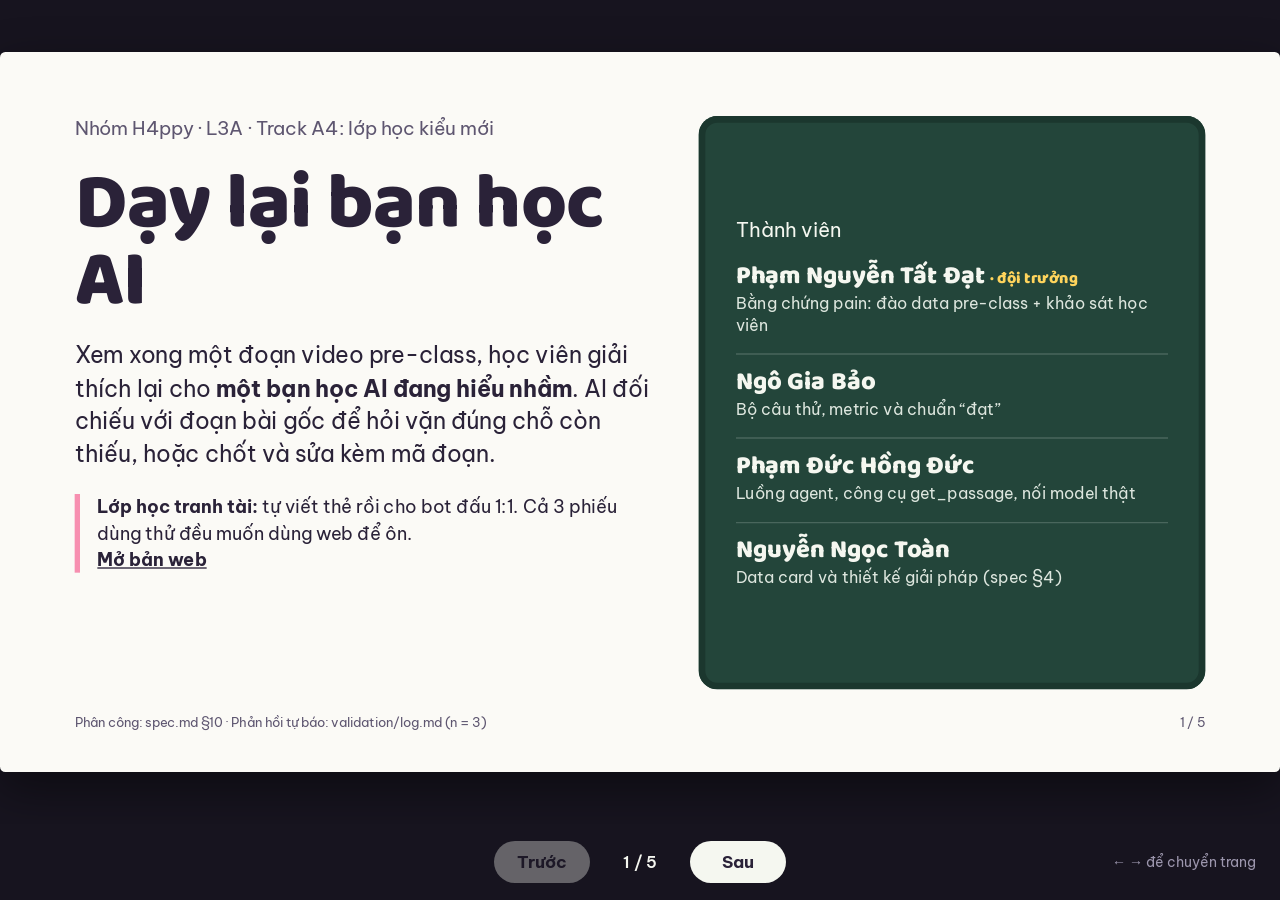
==== slides/demo-slides.html @ e68a4049 "docs: publish H4ppy checkpoint submission - Include the five-slide demo, shared video link and four " ====
<!DOCTYPE html>
<html lang="vi">
<head>
<meta charset="UTF-8">
<title>H4ppy · Dạy lại bạn học AI · demo CP4</title>
<link rel="preconnect" href="https://fonts.googleapis.com">
<link rel="preconnect" href="https://fonts.gstatic.com" crossorigin>
<link href="https://fonts.googleapis.com/css2?family=Baloo+2:wght@600;700;800&family=Be+Vietnam+Pro:wght@400;500;600;700&display=swap" rel="stylesheet">
<!--
  Trình chiếu 5 trang (thuyết trình 5 phút): mở file này trong trình duyệt, chuyển bằng nút hoặc phím ← →.
  Xuất PDF: in trang (Ctrl+P), bật in nền — mỗi slide một trang 16:9.
-->
<style>
  @page { size: 1920px 1080px; margin: 0; }
  :root {
    --board: #23453A;
    --board-deep: #1B372E;
    --chalk: #F5F7F0;
    --chalk-dim: #DDE6DE;
    --ink: #2A2238;
    --muted: #5E5670;
    --sakura: #F78FB0;
    --marker: #FFD45C;
    --paper: #FBFAF6;
  }
  * { box-sizing: border-box; }
  html, body { margin: 0; padding: 0; }
  body { font-family: "Be Vietnam Pro", system-ui, sans-serif; color: var(--ink); margin: 0; }

  .slide {
    width: 1920px; height: 1080px; position: relative; overflow: hidden;
    background: var(--paper);
    display: grid; grid-template-columns: minmax(0, 1fr) 760px; gap: 72px;
    padding: 96px 112px 124px;
    break-after: page;
  }
  .slide:last-child { break-after: auto; }

  /* Tiêu đề = một câu khẳng định */
  h1 {
    font-family: "Baloo 2", sans-serif; font-weight: 800; font-size: 76px; line-height: 1.04;
    margin: 0 0 36px; letter-spacing: -0.5px;
  }
  .lede { font-size: 34px; line-height: 1.45; margin: 0 0 30px; }
  .lede b { font-weight: 700; }
  ul.points { list-style: none; margin: 0; padding: 0; display: grid; gap: 18px; }
  ul.points li { font-size: 30px; line-height: 1.4; padding-left: 34px; position: relative; }
  ul.points li::before {
    content: ""; position: absolute; left: 0; top: 0.55em; width: 14px; height: 14px; border-radius: 50%;
    background: var(--sakura);
  }
  .quote {
    font-size: 29px; line-height: 1.45; margin: 34px 0 0; padding-left: 26px;
    border-left: 8px solid var(--sakura);
  }
  .quote cite { display: block; font-style: normal; font-size: 22px; color: var(--muted); margin-top: 8px; }
  code { font-family: inherit; font-weight: 600; }

  /* Bảng đen: nơi đặt bằng chứng chính */
  .board {
    background: var(--board); color: var(--chalk); border-radius: 28px;
    padding: 56px; display: flex; flex-direction: column; justify-content: center; gap: 28px;
    box-shadow: inset 0 0 0 10px var(--board-deep);
  }
  .board p { margin: 0; }
  .hero { font-family: "Baloo 2", sans-serif; font-weight: 800; line-height: 0.9; font-size: 210px; }
  .hero .mark { color: var(--marker); }
  .hero-cap { font-size: 30px; line-height: 1.35; }
  .stat { font-size: 27px; line-height: 1.42; color: var(--chalk-dim); border-top: 2px solid rgba(245,247,240,0.18); padding-top: 22px; }
  .stat b { color: var(--chalk); font-family: "Baloo 2", sans-serif; font-size: 38px; font-weight: 800; margin-right: 10px; }

  .src {
    position: absolute; left: 112px; right: 112px; bottom: 44px;
    font-size: 19px; color: var(--muted); display: flex; justify-content: space-between; gap: 40px;
  }
  .src span:last-child { white-space: nowrap; }

  /* Các bước có thứ tự thật (luồng phiên, ưu tiên tuần tới) mới đánh số */
  .flow { display: grid; gap: 22px; }
  .step { display: grid; grid-template-columns: 64px minmax(0, 1fr); gap: 22px; align-items: start; font-size: 29px; line-height: 1.38; }
  .step .n {
    font-family: "Baloo 2", sans-serif; font-weight: 800; font-size: 30px; width: 56px; height: 56px;
    border-radius: 50%; background: var(--sakura); color: var(--ink); display: grid; place-items: center;
  }
  .demo-line { font-size: 27px; line-height: 1.4; }
  .demo-line .who { font-family: "Baloo 2", sans-serif; font-weight: 700; color: var(--sakura); }
  .demo-line .tag {
    font-family: "Baloo 2", sans-serif; font-weight: 800; color: var(--board); background: var(--marker);
    border-radius: 10px; padding: 2px 12px; margin-right: 10px;
  }

  table.res { border-collapse: collapse; font-size: 28px; width: 100%; }
  table.res th, table.res td { text-align: left; padding: 16px 24px 16px 0; border-bottom: 2px solid #E5E1EC; vertical-align: top; }
  table.res th { font-size: 22px; color: var(--muted); font-weight: 600; }
  table.res td:nth-child(2), table.res td:nth-child(3) { white-space: nowrap; }
  table.res td.ok { font-weight: 700; }
  .pending { color: var(--muted); font-style: italic; }

  .cost-row { display: grid; grid-template-columns: 1fr 1fr; gap: 28px; }
  .cost { border-top: 2px solid rgba(245,247,240,0.18); padding-top: 20px; }
  .cost .v { font-family: "Baloo 2", sans-serif; font-size: 60px; font-weight: 800; line-height: 1; }
  .cost .l { font-size: 23px; margin-top: 8px !important; color: var(--chalk-dim); line-height: 1.35; }
  .verdict { margin-top: 40px; font-family: "Baloo 2", sans-serif; font-weight: 800; font-size: 46px; line-height: 1.15; }
  .verdict .mark { background: var(--marker); padding: 0 12px; border-radius: 10px; }


  /* ---------- Trình chiếu: slide 1920×1080 thu phóng vừa cửa sổ, không thanh cuộn ---------- */
  html, body { height: 100%; }
  body { background: #17141F; overflow: hidden; }
  .deck { position: fixed; inset: 0 0 76px 0; overflow: hidden; counter-reset: slide; }
  .slide { counter-increment: slide; }
  .deck .slide {
    position: absolute; left: 50%; top: 50%;
    transform: translate(-50%, -50%) scale(var(--s, 1));
    visibility: hidden; opacity: 0; border-radius: 8px; box-shadow: 0 24px 70px rgba(0, 0, 0, 0.45);
    transition: opacity 220ms cubic-bezier(0.23, 1, 0.32, 1), visibility 0s linear 220ms;
  }
  .deck .slide.on { visibility: visible; opacity: 1; transition: opacity 220ms cubic-bezier(0.23, 1, 0.32, 1); }
  .src::after { content: counter(slide) " / " var(--total, "5"); white-space: nowrap; }

  .nav {
    position: fixed; left: 0; right: 0; bottom: 0; height: 76px;
    display: flex; align-items: center; justify-content: center; gap: 18px;
    color: var(--chalk); font-family: "Be Vietnam Pro", sans-serif;
  }
  .nav button {
    font: 700 17px "Be Vietnam Pro", sans-serif; color: var(--ink); background: var(--chalk);
    border: 0; border-radius: 999px; padding: 10px 22px; cursor: pointer; min-width: 96px;
  }
  .nav button:disabled { opacity: 0.35; cursor: default; }
  .nav button:focus-visible { outline: 3px solid var(--sakura); outline-offset: 3px; }
  @media (hover: hover) and (pointer: fine) { .nav button:not(:disabled):hover { background: var(--sakura); } }
  .nav .count { font-weight: 600; font-variant-numeric: tabular-nums; min-width: 64px; text-align: center; }
  .nav .hint { position: absolute; right: 24px; font-size: 14px; color: #9C96AD; }
  @media (max-width: 600px) { .nav .hint { display: none; } }

  @media (prefers-reduced-motion: reduce) { .deck .slide, .deck .slide.on { transition: none; } }
  @media print {
    html, body { height: auto; }
    body { background: none; overflow: visible; print-color-adjust: exact; }
    .deck { position: static; inset: auto; overflow: visible; }
    .deck .slide { position: relative; left: auto; top: auto; transform: none; visibility: visible; opacity: 1;
      box-shadow: none; border-radius: 0; transition: none; break-after: page; }
    .deck .slide:last-child { break-after: auto; }
    .nav { display: none; }
  }

  /* Trang 1: giới thiệu app + thành viên */
  .intro-title { font-family: "Baloo 2", system-ui, sans-serif; font-weight: 800; font-size: 118px; line-height: 0.98; margin: 0 0 28px; letter-spacing: -1px; }
  .intro-meta { font-size: 28px; color: var(--muted); margin: 0 0 40px; }
  .app-line { font-size: 27px; line-height: 1.45; margin: 36px 0 0; padding-left: 26px; border-left: 8px solid var(--sakura); }
  .app-line a { color: var(--ink); font-weight: 700; }
  ul.members { list-style: none; margin: 0; padding: 0; display: grid; gap: 26px; }
  ul.members li { display: grid; gap: 4px; border-top: 2px solid rgba(245, 247, 240, 0.18); padding-top: 20px; }
  ul.members li:first-child { border-top: 0; padding-top: 0; }
  ul.members b { font-family: "Baloo 2", sans-serif; font-size: 38px; font-weight: 800; line-height: 1.1; }
  ul.members b .lead { color: var(--marker); }
  ul.members span { font-size: 24px; color: var(--chalk-dim); line-height: 1.35; }
</style>
</head>
<body>
<main class="deck">

<!-- 0 · Giới thiệu app + thành viên (~30s) -->
<section class="slide">
  <div>
    <p class="intro-meta">Nhóm H4ppy · L3A · Track A4: lớp học kiểu mới</p>
    <p class="intro-title">Dạy lại bạn học AI</p>
    <p class="lede">Xem xong một đoạn video pre-class, học viên giải thích lại cho <b>một bạn học AI đang hiểu nhầm</b>. AI đối chiếu với đoạn bài gốc để hỏi vặn đúng chỗ còn thiếu, hoặc chốt và sửa kèm mã đoạn.</p>
    <p class="app-line"><b>Lớp học tranh tài:</b> tự viết thẻ rồi cho bot đấu 1:1. Cả 3 phiếu dùng thử đều muốn dùng web để ôn.<br><a href="https://main.d1rt2vnqu05aoi.amplifyapp.com">Mở bản web</a></p>
  </div>
  <div class="board">
    <p class="hero-cap">Thành viên</p>
    <ul class="members">
      <li><b>Phạm Nguyễn Tất Đạt <span class="lead">· đội trưởng</span></b><span>Bằng chứng pain: đào data pre-class + khảo sát học viên</span></li>
      <li><b>Ngô Gia Bảo</b><span>Bộ câu thử, metric và chuẩn “đạt”</span></li>
      <li><b>Phạm Đức Hồng Đức</b><span>Luồng agent, công cụ get_passage, nối model thật</span></li>
      <li><b>Nguyễn Ngọc Toàn</b><span>Data card và thiết kế giải pháp (spec §4)</span></li>
    </ul>
  </div>
  <p class="src"><span>Phân công: spec.md §10 · Phản hồi tự báo: validation/log.md (n = 3)</span></p>
</section>

<!-- 1 · Người dùng &amp; pain (~55s) -->
<section class="slide">
  <div>
    <h1>Xem xong video tưởng đã hiểu, lên lab mới biết mình hiểu sai</h1>
    <p class="lede">Học viên L3 tự học video pre-class nhưng <b>không tự kiểm được</b> mình đã nắm bản chất chưa.</p>
    <ul class="points">
      <li>354/431 (82,1%) học viên mở video nhưng không nộp câu ôn nào</li>
      <li>2.099/2.153 (97,5%) câu hỏi xen giữa video bị bấm bỏ qua</li>
    </ul>
    <p class="quote">“Khi xem không có ví dụ thực tế đi kèm ngay nên lúc vào buổi thực hành bị quên, phải mở lại video tìm đúng đoạn cần xem.”<cite>Phiếu khảo sát S14, câu 10</cite></p>
  </div>
  <div class="board">
    <p class="hero"><span class="mark">14</span>/20</p>
    <p class="hero-cap">học viên phải hỏi lại hoặc mở lại video ở buổi thực hành, mỗi lần mất khoảng 9 phút</p>
    <p class="stat"><b>≈ 680 giờ/tháng</b> thời gian hỏi và xem lại ước tính (302 người × 15 lần × 9 phút). Trợ giảng hỏi đáp có sẵn chưa giúp người tưởng mình đã hiểu.</p>
  </div>
  <p class="src"><span>Nguồn: data/preclass 05–25/11 (evidence/count.py) · khảo sát n = 20 học viên L3 (C8, C9) · spec.md §2</span></p>
</section>

<!-- 2 · Giải pháp + demo (~90s) -->
<section class="slide">
  <div>
    <h1>Học viên dạy lại cho một bạn học AI đang hiểu nhầm</h1>
    <div class="flow">
      <div class="step"><span class="n">1</span><span>Xem xong một đoạn, mở phiên: bạn học AI cố ý hiểu nhầm đúng <b>một</b> ý cốt lõi</span></div>
      <div class="step"><span class="n">2</span><span>Học viên giải thích bằng lời của mình; AI lấy <b>đoạn bài gốc</b> để đối chiếu, không dựa vào hiểu biết riêng của model</span></div>
      <div class="step"><span class="n">3</span><span>Thiếu hoặc sai thì <b>hỏi vặn</b> đúng chỗ đó, tối đa 2 lượt; đúng thì <b>chốt</b>; vẫn sai thì <b>sửa đúng</b> kèm mã đoạn để mở lại</span></div>
    </div>
    <p class="quote">Một workflow cố định, một quyết định của AI, một công cụ chỉ đọc <code>get_passage</code>: rẻ và đo được.</p>
  </div>
  <div class="board">
    <p class="hero-cap">Hai ca demo độc lập: B05 (khó) và B01 (thường)</p>
    <p class="demo-line"><span class="who">Bạn học AI:</span> Vậy là model tự nhớ cả cuộc trò chuyện với mình nhỉ?</p>
    <p class="demo-line"><span class="who">Học viên:</span> ừ đúng rồi</p>
    <p class="demo-line"><span class="tag">HỎI VẶN</span>Bạn có thể giải thích rõ hơn về vai trò của ứng dụng và mô hình trong việc xử lý lịch sử hội thoại không?</p>
    <p class="demo-line"><span class="who">Học viên:</span> Không phải đâu. Model chỉ nhận chữ vào rồi trả chữ ra, không tự nhớ gì giữa các lượt…</p>
    <p class="demo-line"><span class="tag">CHỐT</span>Ý mình nêu trước đó là một hiểu nhầm: «model tự nhớ cả cuộc trò chuyện». Nguồn: doan=chatbot_is_app_around_model</p>
  </div>
  <p class="src"><span>Trích hội thoại B05, B01 · eval/benchmark.csv · eval/run-1.csv · spec.md §4</span></p>
</section>

<!-- 3 · Đánh giá (~65s) -->
<section class="slide">
  <div>
    <h1>Lượt 2 qua 21/23; chưa kết luận đạt</h1>
    <table class="res">
      <thead><tr><th>Chuẩn chốt từ CP2</th><th>Lượt 1</th><th>Lượt 2*</th></tr></thead>
      <tbody>
        <tr><td>≥ 80% câu thử qua</td><td class="ok">20/23</td><td class="ok">21/23</td></tr>
        <tr><td>Từ chối đúng 100%</td><td>5/5</td><td>5/5</td></tr>
        <tr><td>Không xác nhận ý sai 100%</td><td>7/7</td><td>7/7</td></tr>
        <tr><td>Tối đa 2 lượt hỏi vặn 100%</td><td>2/2</td><td>2/2</td></tr>
        <tr><td>≥ 80% đúng sau phiên thật</td><td class="pending">Chưa đo</td><td class="pending">Chưa đo</td></tr>
      </tbody>
    </table>
  </div>
  <div class="board">
    <p class="hero"><span class="mark">23</span>/23</p>
    <p class="hero-cap">Lượt 7 chấm nháp. Bộ thử: 6 thường, 12 khó, 5 từ chối.</p>
    <p class="stat"><b>B19:</b> từ lượt 2, AI không còn khen học viên đã hiểu khi họ chỉ đoán. B09 và B22 qua ở lượt 7 theo chấm nháp.</p>
  </div>
  <p class="src"><span>* Chấm nháp · run-1@20261128-094231 → run-2@20261128-115432 · run-7@20261128-121425 · eval/report.md</span></p>
</section>

<!-- 4 · Chi phí &amp; kết luận (~60s) -->
<section class="slide">
  <div>
    <h1>Chi phí thấp, cần đo học thật</h1>
    <p class="lede">Ước tính <b>680 giờ/tháng</b> đang mất vì hỏi hoặc xem lại. Đây là quy mô vấn đề, chưa phải thời gian app đã tiết kiệm.</p>
    <p class="verdict"><span class="mark">Làm tiếp</span>, chưa kết luận đạt</p>
    <ul class="points">
      <li>Đo trước → sau: ≥5 phiên A4 với ≥3 học viên L3 ngoài nhóm, trên ≥3 đoạn bài.</li>
      <li>Kiểm lại cách chấm Bé Bot: 2/3 phiếu web báo chấm lệch so với thẻ.</li>
    </ul>
  </div>
  <div class="board">
    <p class="hero-cap">Chi phí / task thành công</p>
    <div class="cost-row">
      <div class="cost"><p class="v">$0,00066</p><p class="l">gemini-3.1-flash-lite</p></div>
      <div class="cost"><p class="v">$0,0038</p><p class="l">gemini-4-hydrogen</p></div>
    </div>
    <p class="stat"><b>Chi phí mỗi tháng</b><br>144 người: $1,16–$6,70<br>431 người: $3,48–$20,05<br>721 người: $5,82–$33,55</p>
  </div>
  <p class="src"><span>simulate-2@20261128-125144 · 50 phiên · tính theo 21/23 lượt 2 · cost/cost-estimate.md · validation/log.md</span></p>
</section>

</main>

<nav class="nav" aria-label="Chuyển trang">
  <button type="button" id="prev">Trước</button>
  <span class="count" id="count" aria-live="polite">1 / 5</span>
  <button type="button" id="next">Sau</button>
  <span class="hint">← → để chuyển trang</span>
</nav>

<script>
  const slides = [...document.querySelectorAll(".deck .slide")];
  document.documentElement.style.setProperty("--total", `"${slides.length}"`);
  const prev = document.getElementById("prev"), next = document.getElementById("next"), count = document.getElementById("count");
  let cur = 0;

  function fit() {
    const s = Math.min(window.innerWidth / 1920, (window.innerHeight - 76) / 1080);
    document.documentElement.style.setProperty("--s", String(s));
  }
  function show(n) {
    cur = Math.max(0, Math.min(slides.length - 1, n));
    slides.forEach((el, k) => {
      el.classList.toggle("on", k === cur);
      el.setAttribute("aria-hidden", String(k !== cur));
    });
    count.textContent = `${cur + 1} / ${slides.length}`;
    prev.disabled = cur === 0;
    next.disabled = cur === slides.length - 1;
    history.replaceState(null, "", `#${cur + 1}`);
  }
  prev.addEventListener("click", () => show(cur - 1));
  next.addEventListener("click", () => show(cur + 1));
  window.addEventListener("keydown", (e) => {
    if (["ArrowRight", "PageDown", " "].includes(e.key)) { e.preventDefault(); show(cur + 1); }
    else if (["ArrowLeft", "PageUp"].includes(e.key)) { e.preventDefault(); show(cur - 1); }
    else if (e.key === "Home") show(0);
    else if (e.key === "End") show(slides.length - 1);
  });
  window.addEventListener("resize", fit);
  window.addEventListener("hashchange", () => show((parseInt(location.hash.slice(1), 10) || 1) - 1));
  fit();
  show((parseInt(location.hash.slice(1), 10) || 1) - 1);
</script>
</body>
</html>
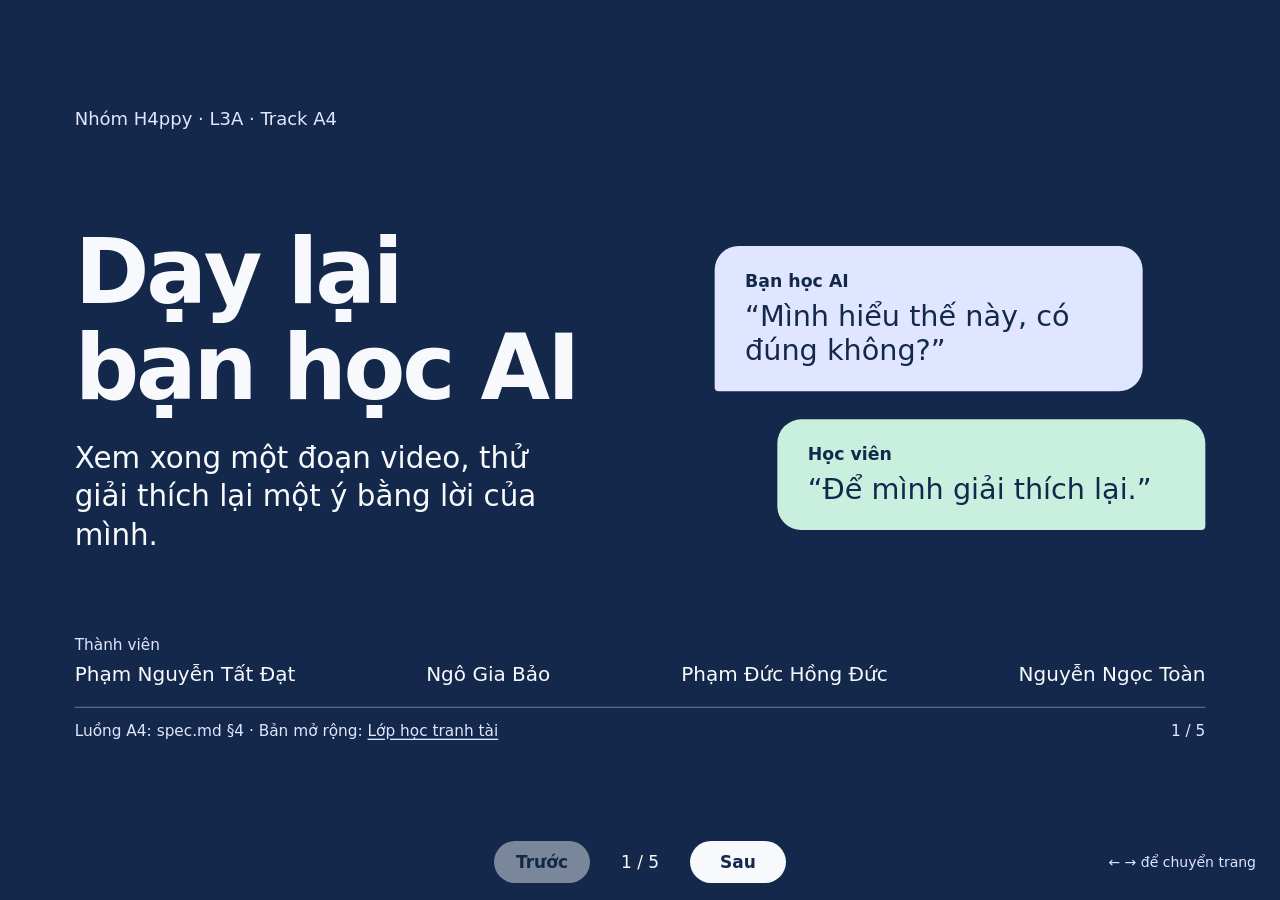
==== commit 4540a1ed: "docs: simplify the five-slide A4 demo - Rebuild the PDF and HTML around the two independent demo cas" ====
--- a/slides/demo-slides.html
+++ b/slides/demo-slides.html
@@ -3,268 +3,254 @@
 <head>
 <meta charset="UTF-8">
 <title>H4ppy · Dạy lại bạn học AI · demo CP4</title>
-<link rel="preconnect" href="https://fonts.googleapis.com">
-<link rel="preconnect" href="https://fonts.gstatic.com" crossorigin>
-<link href="https://fonts.googleapis.com/css2?family=Baloo+2:wght@600;700;800&family=Be+Vietnam+Pro:wght@400;500;600;700&display=swap" rel="stylesheet">
 <!--
-  Trình chiếu 5 trang (thuyết trình 5 phút): mở file này trong trình duyệt, chuyển bằng nút hoặc phím ← →.
-  Xuất PDF: in trang (Ctrl+P), bật in nền — mỗi slide một trang 16:9.
+  Trình chiếu: mở file này, chuyển bằng nút hoặc phím ← →.
+  Xuất PDF: Ctrl+P → Lưu dưới dạng PDF, bật đồ họa nền, tắt đầu trang và chân trang.
 -->
 <style>
   @page { size: 1920px 1080px; margin: 0; }
   :root {
-    --board: #23453A;
-    --board-deep: #1B372E;
-    --chalk: #F5F7F0;
-    --chalk-dim: #DDE6DE;
-    --ink: #2A2238;
-    --muted: #5E5670;
-    --sakura: #F78FB0;
-    --marker: #FFD45C;
-    --paper: #FBFAF6;
+    --ink: #13284a;
+    --muted: #4e5e74;
+    --paper: #f8f9fd;
+    --periwinkle: #e0e6ff;
+    --mint: #c9f0de;
+    --line: #c9d3e2;
   }
   * { box-sizing: border-box; }
-  html, body { margin: 0; padding: 0; }
-  body { font-family: "Be Vietnam Pro", system-ui, sans-serif; color: var(--ink); margin: 0; }
-
-  .slide {
-    width: 1920px; height: 1080px; position: relative; overflow: hidden;
-    background: var(--paper);
-    display: grid; grid-template-columns: minmax(0, 1fr) 760px; gap: 72px;
-    padding: 96px 112px 124px;
-    break-after: page;
-  }
-  .slide:last-child { break-after: auto; }
-
-  /* Tiêu đề = một câu khẳng định */
-  h1 {
-    font-family: "Baloo 2", sans-serif; font-weight: 800; font-size: 76px; line-height: 1.04;
-    margin: 0 0 36px; letter-spacing: -0.5px;
-  }
-  .lede { font-size: 34px; line-height: 1.45; margin: 0 0 30px; }
-  .lede b { font-weight: 700; }
-  ul.points { list-style: none; margin: 0; padding: 0; display: grid; gap: 18px; }
-  ul.points li { font-size: 30px; line-height: 1.4; padding-left: 34px; position: relative; }
-  ul.points li::before {
-    content: ""; position: absolute; left: 0; top: 0.55em; width: 14px; height: 14px; border-radius: 50%;
-    background: var(--sakura);
-  }
-  .quote {
-    font-size: 29px; line-height: 1.45; margin: 34px 0 0; padding-left: 26px;
-    border-left: 8px solid var(--sakura);
-  }
-  .quote cite { display: block; font-style: normal; font-size: 22px; color: var(--muted); margin-top: 8px; }
-  code { font-family: inherit; font-weight: 600; }
-
-  /* Bảng đen: nơi đặt bằng chứng chính */
-  .board {
-    background: var(--board); color: var(--chalk); border-radius: 28px;
-    padding: 56px; display: flex; flex-direction: column; justify-content: center; gap: 28px;
-    box-shadow: inset 0 0 0 10px var(--board-deep);
-  }
-  .board p { margin: 0; }
-  .hero { font-family: "Baloo 2", sans-serif; font-weight: 800; line-height: 0.9; font-size: 210px; }
-  .hero .mark { color: var(--marker); }
-  .hero-cap { font-size: 30px; line-height: 1.35; }
-  .stat { font-size: 27px; line-height: 1.42; color: var(--chalk-dim); border-top: 2px solid rgba(245,247,240,0.18); padding-top: 22px; }
-  .stat b { color: var(--chalk); font-family: "Baloo 2", sans-serif; font-size: 38px; font-weight: 800; margin-right: 10px; }
-
-  .src {
-    position: absolute; left: 112px; right: 112px; bottom: 44px;
-    font-size: 19px; color: var(--muted); display: flex; justify-content: space-between; gap: 40px;
-  }
-  .src span:last-child { white-space: nowrap; }
-
-  /* Các bước có thứ tự thật (luồng phiên, ưu tiên tuần tới) mới đánh số */
-  .flow { display: grid; gap: 22px; }
-  .step { display: grid; grid-template-columns: 64px minmax(0, 1fr); gap: 22px; align-items: start; font-size: 29px; line-height: 1.38; }
-  .step .n {
-    font-family: "Baloo 2", sans-serif; font-weight: 800; font-size: 30px; width: 56px; height: 56px;
-    border-radius: 50%; background: var(--sakura); color: var(--ink); display: grid; place-items: center;
-  }
-  .demo-line { font-size: 27px; line-height: 1.4; }
-  .demo-line .who { font-family: "Baloo 2", sans-serif; font-weight: 700; color: var(--sakura); }
-  .demo-line .tag {
-    font-family: "Baloo 2", sans-serif; font-weight: 800; color: var(--board); background: var(--marker);
-    border-radius: 10px; padding: 2px 12px; margin-right: 10px;
-  }
-
-  table.res { border-collapse: collapse; font-size: 28px; width: 100%; }
-  table.res th, table.res td { text-align: left; padding: 16px 24px 16px 0; border-bottom: 2px solid #E5E1EC; vertical-align: top; }
-  table.res th { font-size: 22px; color: var(--muted); font-weight: 600; }
-  table.res td:nth-child(2), table.res td:nth-child(3) { white-space: nowrap; }
-  table.res td.ok { font-weight: 700; }
-  .pending { color: var(--muted); font-style: italic; }
-
-  .cost-row { display: grid; grid-template-columns: 1fr 1fr; gap: 28px; }
-  .cost { border-top: 2px solid rgba(245,247,240,0.18); padding-top: 20px; }
-  .cost .v { font-family: "Baloo 2", sans-serif; font-size: 60px; font-weight: 800; line-height: 1; }
-  .cost .l { font-size: 23px; margin-top: 8px !important; color: var(--chalk-dim); line-height: 1.35; }
-  .verdict { margin-top: 40px; font-family: "Baloo 2", sans-serif; font-weight: 800; font-size: 46px; line-height: 1.15; }
-  .verdict .mark { background: var(--marker); padding: 0 12px; border-radius: 10px; }
-
-
-  /* ---------- Trình chiếu: slide 1920×1080 thu phóng vừa cửa sổ, không thanh cuộn ---------- */
-  html, body { height: 100%; }
-  body { background: #17141F; overflow: hidden; }
-  .deck { position: fixed; inset: 0 0 76px 0; overflow: hidden; counter-reset: slide; }
-  .slide { counter-increment: slide; }
+  html, body { margin: 0; }
+  body { font: 36px/1.3 "Segoe UI", system-ui, sans-serif; color: var(--ink); background: var(--ink); }
+  h1, h2, h3, p, blockquote { margin: 0; }
+  h1, h2, h3, strong { font-weight: 700; }
+  h1, h2 { line-height: 1.08; letter-spacing: -.035em; }
+  h1 { font-size: 135px; }
+  h2 { font-size: 86px; }
+  h3 { font-size: 46px; line-height: 1.15; }
+  a { color: inherit; text-underline-offset: .18em; }
+
+  .deck { position: fixed; inset: 0 0 76px; overflow: hidden; }
   .deck .slide {
     position: absolute; left: 50%; top: 50%;
     transform: translate(-50%, -50%) scale(var(--s, 1));
-    visibility: hidden; opacity: 0; border-radius: 8px; box-shadow: 0 24px 70px rgba(0, 0, 0, 0.45);
-    transition: opacity 220ms cubic-bezier(0.23, 1, 0.32, 1), visibility 0s linear 220ms;
-  }
-  .deck .slide.on { visibility: visible; opacity: 1; transition: opacity 220ms cubic-bezier(0.23, 1, 0.32, 1); }
-  .src::after { content: counter(slide) " / " var(--total, "5"); white-space: nowrap; }
+    visibility: hidden;
+  }
+  .deck .slide.on { visibility: visible; }
+  .slide {
+    width: 1920px; height: 1080px; padding: 82px 112px 46px;
+    display: grid; grid-template-rows: auto minmax(0, 1fr) auto; gap: 32px;
+    background: var(--paper); overflow: hidden;
+  }
+  .section-label { font-size: 27px; color: var(--muted); margin-bottom: 16px; }
+  .src {
+    display: flex; justify-content: space-between; align-items: baseline; gap: 28px;
+    border-top: 2px solid var(--line); padding-top: 20px; font-size: 23px; color: var(--muted);
+  }
+  .src span:last-child { white-space: nowrap; font-variant-numeric: tabular-nums; }
+  .split { display: grid; grid-template-columns: 1.06fr 1fr; gap: 76px; align-items: center; }
+  .number { font-weight: 700; font-variant-numeric: tabular-nums; letter-spacing: -.06em; line-height: 1.03; }
+  .metric { font-size: 162px; }
+  .panel { padding: 50px 64px; }
+  .panel > p:not(:first-child) { margin-top: 18px; }
+
+  .cover { background: var(--ink); color: var(--paper); }
+  .cover .section-label, .cover .src { color: var(--periwinkle); }
+  .cover .src { border-color: #586781; }
+  .cover .split { grid-template-columns: 1.2fr 1fr; }
+  .cover .lede { font-size: 44px; margin-top: 32px; max-width: 720px; }
+  .exchange { display: grid; gap: 42px; color: var(--ink); }
+  .bubble { border-radius: 36px 36px 36px 6px; padding: 36px 46px; background: var(--periwinkle); margin-right: 94px; }
+  .bubble + .bubble { border-radius: 36px 36px 6px 36px; background: var(--mint); margin: 0 0 0 94px; }
+  .bubble strong { display: block; font-size: 26px; margin-bottom: 10px; }
+  .bubble p { font-size: 43px; line-height: 1.18; }
+  .roster { margin-bottom: 30px; }
+  .roster p { font-size: 23px; color: var(--periwinkle); margin-bottom: 8px; }
+  .roster ul { display: flex; justify-content: space-between; gap: 20px; list-style: none; padding: 0; margin: 0; font-size: 30px; }
+
+  .pain .panel { background: var(--periwinkle); border-radius: 10px 96px 10px 10px; }
+  .pain .secondary { margin: 0; }
+  .secondary div { padding: 28px 0; }
+  .secondary div + div { border-top: 2px solid var(--line); }
+  .secondary dt { font-size: 58px; font-weight: 700; letter-spacing: -.03em; }
+  .secondary dd { margin: 4px 0 0; font-size: 34px; color: var(--muted); }
+
+  .demo .story { align-self: center; }
+  .misconception {
+    display: flex; gap: 30px; align-items: baseline; padding: 26px 38px;
+    background: var(--ink); color: var(--paper); border-radius: 16px;
+  }
+  .misconception strong { font-size: 27px; color: var(--periwinkle); white-space: nowrap; }
+  .misconception p { font-size: 40px; }
+  .branches {
+    display: grid; grid-template-columns: 1fr 1fr; gap: 36px; position: relative;
+    padding-top: 40px;
+  }
+  .branches::before {
+    content: ""; position: absolute; inset: 0 25% auto; height: 39px;
+    border: solid var(--line); border-width: 0 2px 2px;
+  }
+  .branch { padding: 28px 38px 34px; border-top: 6px solid var(--ink); background: var(--periwinkle); }
+  .branch + .branch { background: var(--mint); }
+  .branch h3 { font-size: 28px; margin-bottom: 12px; }
+  .branch .reply { font-size: 37px; min-height: 2.6em; }
+  .branch .decision { border-top: 2px solid var(--ink); padding-top: 16px; font-size: 32px; }
+  .demo .guardrail { margin-top: 26px; font-size: 31px; }
+
+  .eval .panel { background: var(--ink); color: var(--paper); border-radius: 10px 96px 10px 10px; }
+  .eval .panel .metric { color: var(--mint); }
+  .eval .panel .baseline { border-top: 2px solid #586781; padding-top: 20px; color: var(--periwinkle); font-size: 30px; }
+  .missing { padding-left: 36px; border-left: 6px solid var(--line); }
+  .missing h3 { margin-bottom: 20px; }
+  .missing p { font-size: 44px; }
+
+  .finish .split { grid-template-columns: 1fr 1.04fr; }
+  .finish .panel { background: var(--mint); border-radius: 10px 10px 10px 96px; }
+  .finish .metric { font-size: 94px; white-space: nowrap; }
+  .finish .goal { border-top: 2px solid var(--line); padding-top: 24px; margin-top: 28px; }
+  .finish .plan { margin-top: 24px; }
 
   .nav {
     position: fixed; left: 0; right: 0; bottom: 0; height: 76px;
-    display: flex; align-items: center; justify-content: center; gap: 18px;
-    color: var(--chalk); font-family: "Be Vietnam Pro", sans-serif;
+    display: flex; align-items: center; justify-content: center; gap: 18px; color: var(--paper);
+    font-size: 17px;
   }
   .nav button {
-    font: 700 17px "Be Vietnam Pro", sans-serif; color: var(--ink); background: var(--chalk);
+    font: inherit; font-weight: 700; color: var(--ink); background: var(--paper);
     border: 0; border-radius: 999px; padding: 10px 22px; cursor: pointer; min-width: 96px;
   }
-  .nav button:disabled { opacity: 0.35; cursor: default; }
-  .nav button:focus-visible { outline: 3px solid var(--sakura); outline-offset: 3px; }
-  @media (hover: hover) and (pointer: fine) { .nav button:not(:disabled):hover { background: var(--sakura); } }
-  .nav .count { font-weight: 600; font-variant-numeric: tabular-nums; min-width: 64px; text-align: center; }
-  .nav .hint { position: absolute; right: 24px; font-size: 14px; color: #9C96AD; }
-  @media (max-width: 600px) { .nav .hint { display: none; } }
-
-  @media (prefers-reduced-motion: reduce) { .deck .slide, .deck .slide.on { transition: none; } }
+  .nav button:disabled { opacity: .45; cursor: default; }
+  .nav button:focus-visible { outline: 3px solid var(--mint); outline-offset: 3px; }
+  .nav .count { min-width: 64px; text-align: center; font-variant-numeric: tabular-nums; }
+  .nav .hint { position: absolute; right: 24px; font-size: 14px; color: var(--periwinkle); }
+  @media (max-width: 680px) { .nav .hint { display: none; } }
+
   @media print {
-    html, body { height: auto; }
-    body { background: none; overflow: visible; print-color-adjust: exact; }
-    .deck { position: static; inset: auto; overflow: visible; }
-    .deck .slide { position: relative; left: auto; top: auto; transform: none; visibility: visible; opacity: 1;
-      box-shadow: none; border-radius: 0; transition: none; break-after: page; }
+    body { background: none; print-color-adjust: exact; }
+    .deck { position: static; overflow: visible; }
+    .deck .slide {
+      position: relative; left: auto; top: auto; transform: none; visibility: visible;
+      break-after: page;
+    }
     .deck .slide:last-child { break-after: auto; }
     .nav { display: none; }
   }
-
-  /* Trang 1: giới thiệu app + thành viên */
-  .intro-title { font-family: "Baloo 2", system-ui, sans-serif; font-weight: 800; font-size: 118px; line-height: 0.98; margin: 0 0 28px; letter-spacing: -1px; }
-  .intro-meta { font-size: 28px; color: var(--muted); margin: 0 0 40px; }
-  .app-line { font-size: 27px; line-height: 1.45; margin: 36px 0 0; padding-left: 26px; border-left: 8px solid var(--sakura); }
-  .app-line a { color: var(--ink); font-weight: 700; }
-  ul.members { list-style: none; margin: 0; padding: 0; display: grid; gap: 26px; }
-  ul.members li { display: grid; gap: 4px; border-top: 2px solid rgba(245, 247, 240, 0.18); padding-top: 20px; }
-  ul.members li:first-child { border-top: 0; padding-top: 0; }
-  ul.members b { font-family: "Baloo 2", sans-serif; font-size: 38px; font-weight: 800; line-height: 1.1; }
-  ul.members b .lead { color: var(--marker); }
-  ul.members span { font-size: 24px; color: var(--chalk-dim); line-height: 1.35; }
 </style>
 </head>
 <body>
 <main class="deck">
 
-<!-- 0 · Giới thiệu app + thành viên (~30s) -->
-<section class="slide">
-  <div>
-    <p class="intro-meta">Nhóm H4ppy · L3A · Track A4: lớp học kiểu mới</p>
-    <p class="intro-title">Dạy lại bạn học AI</p>
-    <p class="lede">Xem xong một đoạn video pre-class, học viên giải thích lại cho <b>một bạn học AI đang hiểu nhầm</b>. AI đối chiếu với đoạn bài gốc để hỏi vặn đúng chỗ còn thiếu, hoặc chốt và sửa kèm mã đoạn.</p>
-    <p class="app-line"><b>Lớp học tranh tài:</b> tự viết thẻ rồi cho bot đấu 1:1. Cả 3 phiếu dùng thử đều muốn dùng web để ôn.<br><a href="https://main.d1rt2vnqu05aoi.amplifyapp.com">Mở bản web</a></p>
-  </div>
-  <div class="board">
-    <p class="hero-cap">Thành viên</p>
-    <ul class="members">
-      <li><b>Phạm Nguyễn Tất Đạt <span class="lead">· đội trưởng</span></b><span>Bằng chứng pain: đào data pre-class + khảo sát học viên</span></li>
-      <li><b>Ngô Gia Bảo</b><span>Bộ câu thử, metric và chuẩn “đạt”</span></li>
-      <li><b>Phạm Đức Hồng Đức</b><span>Luồng agent, công cụ get_passage, nối model thật</span></li>
-      <li><b>Nguyễn Ngọc Toàn</b><span>Data card và thiết kế giải pháp (spec §4)</span></li>
-    </ul>
-  </div>
-  <p class="src"><span>Phân công: spec.md §10 · Phản hồi tự báo: validation/log.md (n = 3)</span></p>
-</section>
-
-<!-- 1 · Người dùng &amp; pain (~55s) -->
-<section class="slide">
-  <div>
-    <h1>Xem xong video tưởng đã hiểu, lên lab mới biết mình hiểu sai</h1>
-    <p class="lede">Học viên L3 tự học video pre-class nhưng <b>không tự kiểm được</b> mình đã nắm bản chất chưa.</p>
-    <ul class="points">
-      <li>354/431 (82,1%) học viên mở video nhưng không nộp câu ôn nào</li>
-      <li>2.099/2.153 (97,5%) câu hỏi xen giữa video bị bấm bỏ qua</li>
-    </ul>
-    <p class="quote">“Khi xem không có ví dụ thực tế đi kèm ngay nên lúc vào buổi thực hành bị quên, phải mở lại video tìm đúng đoạn cần xem.”<cite>Phiếu khảo sát S14, câu 10</cite></p>
-  </div>
-  <div class="board">
-    <p class="hero"><span class="mark">14</span>/20</p>
-    <p class="hero-cap">học viên phải hỏi lại hoặc mở lại video ở buổi thực hành, mỗi lần mất khoảng 9 phút</p>
-    <p class="stat"><b>≈ 680 giờ/tháng</b> thời gian hỏi và xem lại ước tính (302 người × 15 lần × 9 phút). Trợ giảng hỏi đáp có sẵn chưa giúp người tưởng mình đã hiểu.</p>
-  </div>
-  <p class="src"><span>Nguồn: data/preclass 05–25/11 (evidence/count.py) · khảo sát n = 20 học viên L3 (C8, C9) · spec.md §2</span></p>
-</section>
-
-<!-- 2 · Giải pháp + demo (~90s) -->
-<section class="slide">
-  <div>
-    <h1>Học viên dạy lại cho một bạn học AI đang hiểu nhầm</h1>
-    <div class="flow">
-      <div class="step"><span class="n">1</span><span>Xem xong một đoạn, mở phiên: bạn học AI cố ý hiểu nhầm đúng <b>một</b> ý cốt lõi</span></div>
-      <div class="step"><span class="n">2</span><span>Học viên giải thích bằng lời của mình; AI lấy <b>đoạn bài gốc</b> để đối chiếu, không dựa vào hiểu biết riêng của model</span></div>
-      <div class="step"><span class="n">3</span><span>Thiếu hoặc sai thì <b>hỏi vặn</b> đúng chỗ đó, tối đa 2 lượt; đúng thì <b>chốt</b>; vẫn sai thì <b>sửa đúng</b> kèm mã đoạn để mở lại</span></div>
-    </div>
-    <p class="quote">Một workflow cố định, một quyết định của AI, một công cụ chỉ đọc <code>get_passage</code>: rẻ và đo được.</p>
-  </div>
-  <div class="board">
-    <p class="hero-cap">Hai ca demo độc lập: B05 (khó) và B01 (thường)</p>
-    <p class="demo-line"><span class="who">Bạn học AI:</span> Vậy là model tự nhớ cả cuộc trò chuyện với mình nhỉ?</p>
-    <p class="demo-line"><span class="who">Học viên:</span> ừ đúng rồi</p>
-    <p class="demo-line"><span class="tag">HỎI VẶN</span>Bạn có thể giải thích rõ hơn về vai trò của ứng dụng và mô hình trong việc xử lý lịch sử hội thoại không?</p>
-    <p class="demo-line"><span class="who">Học viên:</span> Không phải đâu. Model chỉ nhận chữ vào rồi trả chữ ra, không tự nhớ gì giữa các lượt…</p>
-    <p class="demo-line"><span class="tag">CHỐT</span>Ý mình nêu trước đó là một hiểu nhầm: «model tự nhớ cả cuộc trò chuyện». Nguồn: doan=chatbot_is_app_around_model</p>
-  </div>
-  <p class="src"><span>Trích hội thoại B05, B01 · eval/benchmark.csv · eval/run-1.csv · spec.md §4</span></p>
-</section>
-
-<!-- 3 · Đánh giá (~65s) -->
-<section class="slide">
-  <div>
-    <h1>Lượt 2 qua 21/23; chưa kết luận đạt</h1>
-    <table class="res">
-      <thead><tr><th>Chuẩn chốt từ CP2</th><th>Lượt 1</th><th>Lượt 2*</th></tr></thead>
-      <tbody>
-        <tr><td>≥ 80% câu thử qua</td><td class="ok">20/23</td><td class="ok">21/23</td></tr>
-        <tr><td>Từ chối đúng 100%</td><td>5/5</td><td>5/5</td></tr>
-        <tr><td>Không xác nhận ý sai 100%</td><td>7/7</td><td>7/7</td></tr>
-        <tr><td>Tối đa 2 lượt hỏi vặn 100%</td><td>2/2</td><td>2/2</td></tr>
-        <tr><td>≥ 80% đúng sau phiên thật</td><td class="pending">Chưa đo</td><td class="pending">Chưa đo</td></tr>
-      </tbody>
-    </table>
-  </div>
-  <div class="board">
-    <p class="hero"><span class="mark">23</span>/23</p>
-    <p class="hero-cap">Lượt 7 chấm nháp. Bộ thử: 6 thường, 12 khó, 5 từ chối.</p>
-    <p class="stat"><b>B19:</b> từ lượt 2, AI không còn khen học viên đã hiểu khi họ chỉ đoán. B09 và B22 qua ở lượt 7 theo chấm nháp.</p>
-  </div>
-  <p class="src"><span>* Chấm nháp · run-1@20261128-094231 → run-2@20261128-115432 · run-7@20261128-121425 · eval/report.md</span></p>
-</section>
-
-<!-- 4 · Chi phí &amp; kết luận (~60s) -->
-<section class="slide">
-  <div>
-    <h1>Chi phí thấp, cần đo học thật</h1>
-    <p class="lede">Ước tính <b>680 giờ/tháng</b> đang mất vì hỏi hoặc xem lại. Đây là quy mô vấn đề, chưa phải thời gian app đã tiết kiệm.</p>
-    <p class="verdict"><span class="mark">Làm tiếp</span>, chưa kết luận đạt</p>
-    <ul class="points">
-      <li>Đo trước → sau: ≥5 phiên A4 với ≥3 học viên L3 ngoài nhóm, trên ≥3 đoạn bài.</li>
-      <li>Kiểm lại cách chấm Bé Bot: 2/3 phiếu web báo chấm lệch so với thẻ.</li>
-    </ul>
-  </div>
-  <div class="board">
-    <p class="hero-cap">Chi phí / task thành công</p>
-    <div class="cost-row">
-      <div class="cost"><p class="v">$0,00066</p><p class="l">gemini-3.1-flash-lite</p></div>
-      <div class="cost"><p class="v">$0,0038</p><p class="l">gemini-4-hydrogen</p></div>
-    </div>
-    <p class="stat"><b>Chi phí mỗi tháng</b><br>144 người: $1,16–$6,70<br>431 người: $3,48–$20,05<br>721 người: $5,82–$33,55</p>
-  </div>
-  <p class="src"><span>simulate-2@20261128-125144 · 50 phiên · tính theo 21/23 lượt 2 · cost/cost-estimate.md · validation/log.md</span></p>
+<section class="slide cover on">
+  <header><p class="section-label">Nhóm H4ppy · L3A · Track A4</p></header>
+  <div class="split">
+    <div>
+      <h1>Dạy lại<br>bạn học AI</h1>
+      <p class="lede">Xem xong một đoạn video, thử giải thích lại một ý bằng lời của mình.</p>
+    </div>
+    <div class="exchange" aria-label="Minh họa hội thoại">
+      <div class="bubble">
+        <strong>Bạn học AI</strong>
+        <p>“Mình hiểu thế này, có đúng không?”</p>
+      </div>
+      <div class="bubble">
+        <strong>Học viên</strong>
+        <p>“Để mình giải thích lại.”</p>
+      </div>
+    </div>
+  </div>
+  <footer>
+    <div class="roster">
+      <p>Thành viên</p>
+      <ul>
+        <li>Phạm Nguyễn Tất Đạt</li>
+        <li>Ngô Gia Bảo</li>
+        <li>Phạm Đức Hồng Đức</li>
+        <li>Nguyễn Ngọc Toàn</li>
+      </ul>
+    </div>
+    <div class="src"><span>Luồng A4: spec.md §4 · Bản mở rộng: <a href="https://main.d1rt2vnqu05aoi.amplifyapp.com">Lớp học tranh tài</a></span><span>1 / 5</span></div>
+  </footer>
+</section>
+
+<section class="slide pain">
+  <header>
+    <p class="section-label">Vấn đề</p>
+    <h2>Xem xong tưởng đã hiểu.<br>Vào thực hành mới thấy vướng.</h2>
+  </header>
+  <div class="split">
+    <div class="panel">
+      <p class="number metric">14/20</p>
+      <p>học viên được khảo sát đã phải<br>hỏi lại hoặc mở lại video khi làm lab.</p>
+    </div>
+    <dl class="secondary">
+      <div><dt>97,5%</dt><dd>lượt câu hỏi xen giữa video bị bỏ qua</dd></div>
+      <div><dt>≈680 giờ/tháng</dt><dd>ước tính thời gian hỏi và xem lại,<br>không phải thời gian đã tiết kiệm</dd></div>
+    </dl>
+  </div>
+  <footer class="src"><span>Khảo sát 20 học viên L3 · Nhật ký pre-class · evidence/summary.md · spec.md §2</span><span>2 / 5</span></footer>
+</section>
+
+<section class="slide demo">
+  <header>
+    <p class="section-label">Demo A4</p>
+    <h2>AI hỏi lại hay chốt?</h2>
+  </header>
+  <div class="story">
+    <blockquote class="misconception">
+      <strong>Bạn học AI cố ý hiểu nhầm</strong>
+      <p>“Vậy là model tự nhớ cả cuộc trò chuyện với mình nhỉ?”</p>
+    </blockquote>
+    <div class="branches" aria-label="Hai ca demo độc lập, cùng một ý hiểu nhầm">
+      <div class="branch">
+        <h3>B05 · Học viên đồng ý với ý sai</h3>
+        <p class="reply">“Ừ đúng rồi.”</p>
+        <p class="decision"><strong>AI hỏi lại:</strong> Ai giữ lịch sử hội thoại?</p>
+      </div>
+      <div class="branch">
+        <h3>B01 · Học viên giải thích đúng</h3>
+        <p class="reply">Ứng dụng giữ lịch sử.<br>Model không tự nhớ.</p>
+        <p class="decision"><strong>AI chốt đúng</strong> và dẫn mã đoạn bài.</p>
+      </div>
+    </div>
+    <p class="guardrail">AI đối chiếu với đoạn bài: hỏi tối đa <strong>2 lượt</strong>; vẫn sai thì sửa và dẫn nguồn.</p>
+  </div>
+  <footer class="src"><span>Hai ca độc lập, rút gọn từ eval/benchmark.csv · Demo: python run.py</span><span>3 / 5</span></footer>
+</section>
+
+<section class="slide eval">
+  <header>
+    <p class="section-label">Kết quả đánh giá</p>
+    <h2>Bộ thử tiến bộ,<br>chưa kết luận đạt</h2>
+  </header>
+  <div class="split">
+    <div class="panel">
+      <p class="number metric">23/23</p>
+      <p>câu thử qua ở lượt 7 · Chấm nháp</p>
+      <p class="baseline">Lượt 1: 20/23 · Nhóm đã soát</p>
+    </div>
+    <div class="missing">
+      <h3>Điều chưa đo</h3>
+      <p>Học viên có trả lời đúng hơn sau phiên không?</p>
+    </div>
+  </div>
+  <footer class="src"><span>eval/report.md · Lượt 7 còn chờ thành viên nhóm duyệt</span><span>4 / 5</span></footer>
+</section>
+
+<section class="slide finish">
+  <header>
+    <p class="section-label">Chi phí và bước tiếp theo</p>
+    <h2>Chi phí thấp, cần đo<br>học viên hiểu đến đâu</h2>
+  </header>
+  <div class="split">
+    <div class="panel">
+      <p class="number metric">$3,48–$20,05</p>
+      <p>chi phí model mỗi tháng<br>cho 431 học viên <strong>(mô phỏng)</strong></p>
+    </div>
+    <div>
+      <h3>So sánh trước và sau phiên</h3>
+      <p class="plan">Ít nhất 5 phiên, với 3 học viên L3 ngoài nhóm trở lên, trên ít nhất 3 đoạn bài.</p>
+      <p class="goal"><strong>Mục tiêu:</strong> ≥80% phiên có câu trả lời đúng sau phiên.</p>
+    </div>
+  </div>
+  <footer class="src"><span>Mô phỏng 50 phiên: cost/cost-estimate.md · Kế hoạch đo: validation/log.md</span><span>5 / 5</span></footer>
 </section>
 
 </main>
@@ -278,7 +264,6 @@
 
 <script>
   const slides = [...document.querySelectorAll(".deck .slide")];
-  document.documentElement.style.setProperty("--total", `"${slides.length}"`);
   const prev = document.getElementById("prev"), next = document.getElementById("next"), count = document.getElementById("count");
   let cur = 0;
 
@@ -288,10 +273,7 @@
   }
   function show(n) {
     cur = Math.max(0, Math.min(slides.length - 1, n));
-    slides.forEach((el, k) => {
-      el.classList.toggle("on", k === cur);
-      el.setAttribute("aria-hidden", String(k !== cur));
-    });
+    slides.forEach((el, k) => el.classList.toggle("on", k === cur));
     count.textContent = `${cur + 1} / ${slides.length}`;
     prev.disabled = cur === 0;
     next.disabled = cur === slides.length - 1;
